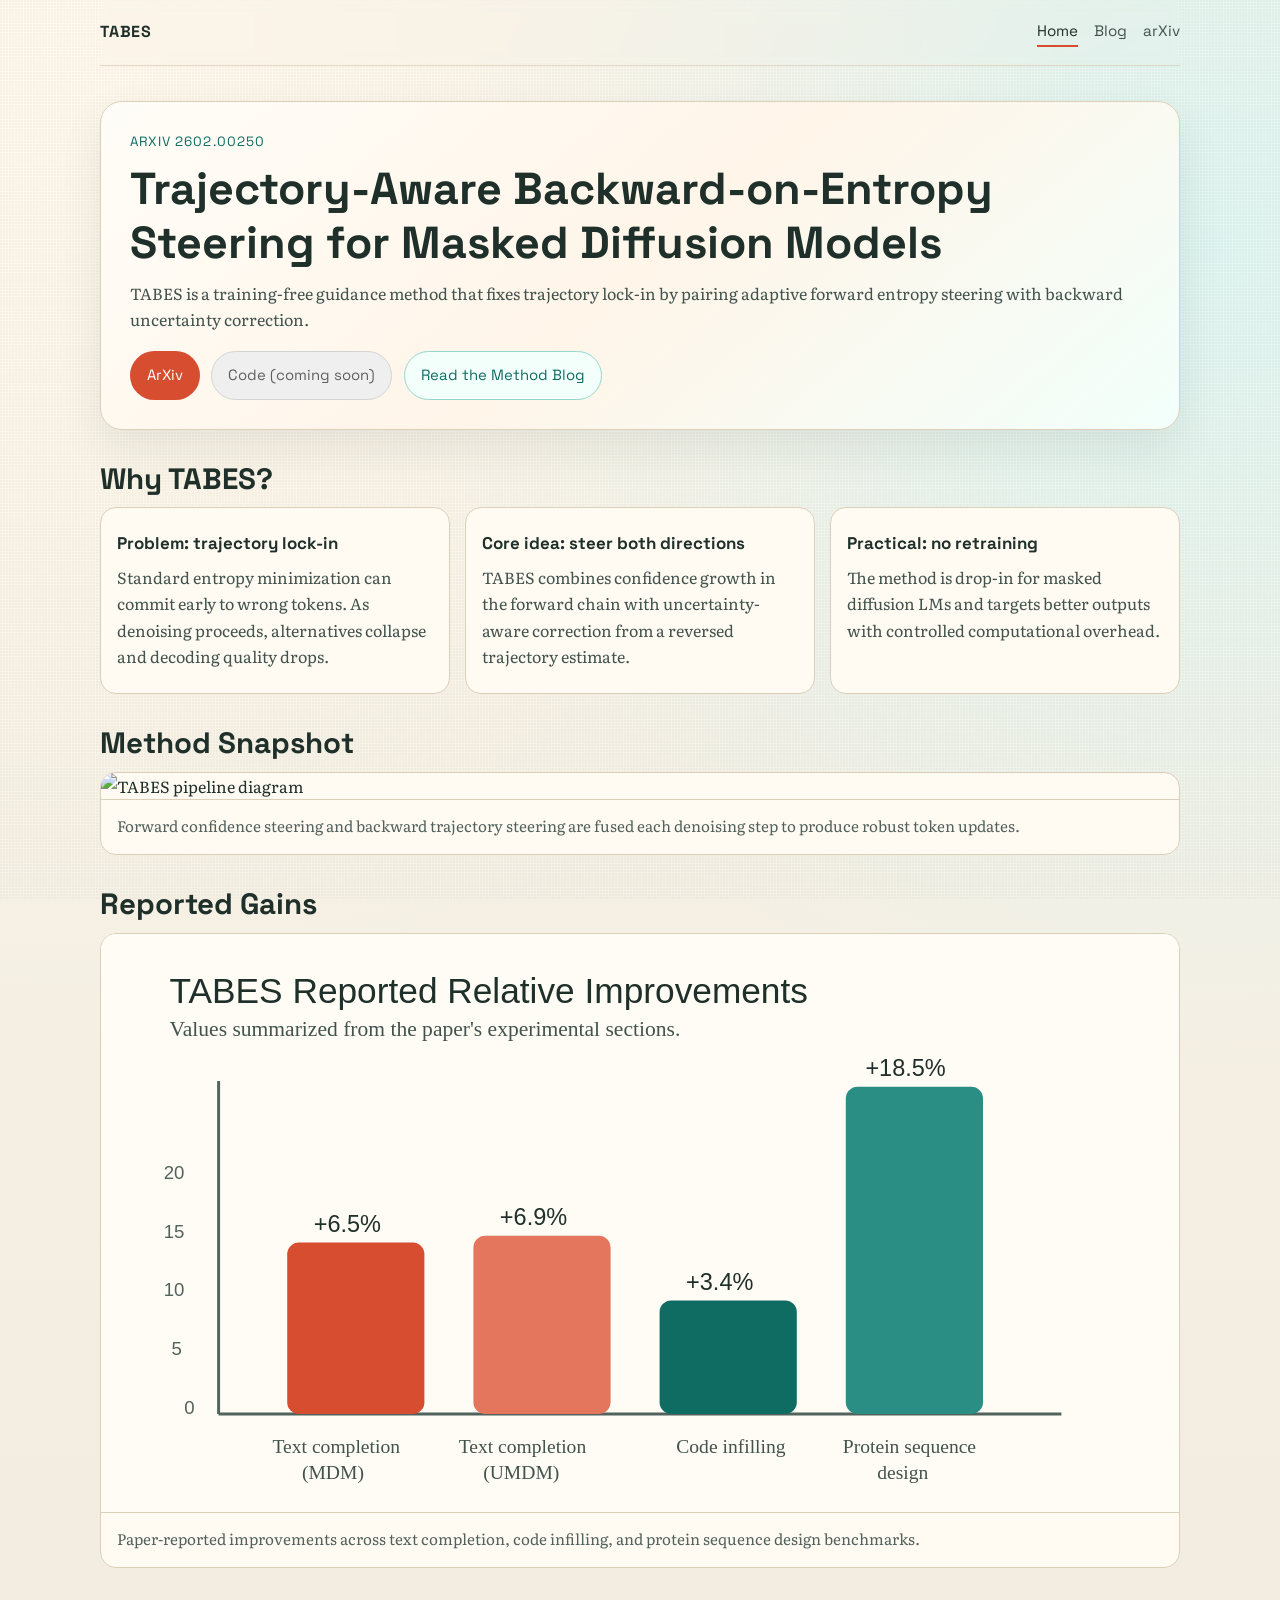
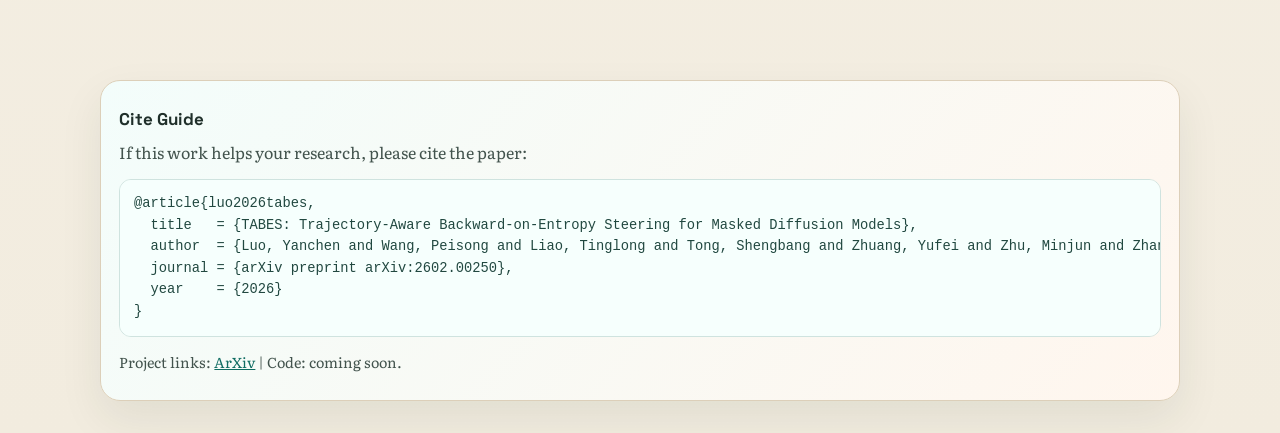
==== docs/index.html @ be73bd85 "Add TABES project page and method blog" ====
<!DOCTYPE html>
<html lang="en">
  <head>
    <meta charset="UTF-8" />
    <meta name="viewport" content="width=device-width, initial-scale=1.0" />
    <title>TABES | Project Page</title>
    <meta
      name="description"
      content="TABES: Trajectory-Aware Backward-on-Entropy Steering for Masked Diffusion Models"
    />
    <link rel="preconnect" href="https://fonts.googleapis.com" />
    <link rel="preconnect" href="https://fonts.gstatic.com" crossorigin />
    <link
      href="https://fonts.googleapis.com/css2?family=Literata:opsz,wght@7..72,400;7..72,600;7..72,700&family=Space+Grotesk:wght@400;500;700&display=swap"
      rel="stylesheet"
    />
    <link rel="stylesheet" href="assets/css/styles.css" />
  </head>
  <body>
    <div class="grain"></div>
    <header class="site-header shell">
      <a class="brand" href="index.html">TABES</a>
      <nav>
        <a href="index.html" aria-current="page">Home</a>
        <a href="blog.html">Blog</a>
        <a href="https://arxiv.org/abs/2602.00250" target="_blank" rel="noreferrer">arXiv</a>
      </nav>
    </header>

    <main class="shell">
      <section class="hero">
        <p class="kicker">arXiv 2602.00250</p>
        <h1>Trajectory-Aware Backward-on-Entropy Steering for Masked Diffusion Models</h1>
        <p>
          TABES is a training-free guidance method that fixes trajectory lock-in by pairing
          adaptive forward entropy steering with backward uncertainty correction.
        </p>
        <div class="button-row">
          <a class="btn btn-primary" href="https://arxiv.org/abs/2602.00250" target="_blank" rel="noreferrer">ArXiv</a>
          <span class="btn btn-muted" aria-disabled="true">Code (coming soon)</span>
          <a class="btn btn-ghost" href="blog.html">Read the Method Blog</a>
        </div>
      </section>

      <section>
        <h2>Why TABES?</h2>
        <div class="card-grid">
          <article class="card">
            <h3>Problem: trajectory lock-in</h3>
            <p>
              Standard entropy minimization can commit early to wrong tokens. As denoising
              proceeds, alternatives collapse and decoding quality drops.
            </p>
          </article>
          <article class="card">
            <h3>Core idea: steer both directions</h3>
            <p>
              TABES combines confidence growth in the forward chain with uncertainty-aware
              correction from a reversed trajectory estimate.
            </p>
          </article>
          <article class="card">
            <h3>Practical: no retraining</h3>
            <p>
              The method is drop-in for masked diffusion LMs and targets better outputs with
              controlled computational overhead.
            </p>
          </article>
        </div>
      </section>

      <section>
        <h2>Method Snapshot</h2>
        <figure>
          <img src="assets/images/tabes-pipeline.svg" alt="TABES pipeline diagram" />
          <figcaption>
            Forward confidence steering and backward trajectory steering are fused each denoising
            step to produce robust token updates.
          </figcaption>
        </figure>
      </section>

      <section>
        <h2>Reported Gains</h2>
        <figure>
          <img src="assets/images/results-snapshot.svg" alt="TABES reported gains summary" />
          <figcaption>
            Paper-reported improvements across text completion, code infilling, and protein
            sequence design benchmarks.
          </figcaption>
        </figure>
      </section>
    </main>

    <footer class="site-footer shell">
      <h3>Cite Guide</h3>
      <p>If this work helps your research, please cite the paper:</p>
      <pre><code>@article{luo2026tabes,
  title   = {TABES: Trajectory-Aware Backward-on-Entropy Steering for Masked Diffusion Models},
  author  = {Luo, Yanchen and Wang, Peisong and Liao, Tinglong and Tong, Shengbang and Zhuang, Yufei and Zhu, Minjun and Zhang, Hao and Cun, Xiaodong and Xu, Qiang},
  journal = {arXiv preprint arXiv:2602.00250},
  year    = {2026}
}</code></pre>
      <p class="footer-note">Project links: <a href="https://arxiv.org/abs/2602.00250" target="_blank" rel="noreferrer">ArXiv</a> | Code: coming soon.</p>
    </footer>
  </body>
</html>
---- docs/assets/css/styles.css ----
:root {
  --bg: #f7f2e8;
  --bg-alt: #fffbf3;
  --ink: #1f2f2a;
  --muted: #42534d;
  --accent: #d64d2f;
  --accent-soft: #ffe2d8;
  --teal: #0f6c62;
  --teal-soft: #d7f2ee;
  --line: #dccfb9;
  --shadow: 0 18px 44px rgba(31, 47, 42, 0.08);
}

* {
  box-sizing: border-box;
}

html,
body {
  margin: 0;
  padding: 0;
}

body {
  min-height: 100vh;
  font-family: "Literata", Georgia, serif;
  color: var(--ink);
  background:
    radial-gradient(circle at 8% 2%, #fff7eb 0%, transparent 42%),
    radial-gradient(circle at 95% 12%, #e0f5f1 0%, transparent 38%),
    linear-gradient(180deg, var(--bg) 0%, #f2ecdf 100%);
  line-height: 1.66;
  position: relative;
}

.grain {
  position: fixed;
  inset: 0;
  pointer-events: none;
  opacity: 0.22;
  background-image:
    radial-gradient(circle at 1px 1px, rgba(31, 47, 42, 0.13) 1px, transparent 0);
  background-size: 3px 3px;
  mix-blend-mode: multiply;
  z-index: 0;
}

.shell {
  width: min(1080px, calc(100% - 2.2rem));
  margin: 0 auto;
  position: relative;
  z-index: 1;
}

.site-header {
  display: flex;
  justify-content: space-between;
  align-items: center;
  padding: 1.1rem 0;
  border-bottom: 1px solid rgba(220, 207, 185, 0.75);
  backdrop-filter: blur(5px);
}

.brand {
  font-family: "Space Grotesk", sans-serif;
  font-weight: 700;
  letter-spacing: 0.05em;
  color: var(--ink);
  text-decoration: none;
}

nav {
  display: flex;
  gap: 1rem;
}

nav a {
  font-family: "Space Grotesk", sans-serif;
  font-size: 0.95rem;
  color: var(--muted);
  text-decoration: none;
  padding-bottom: 0.15rem;
  border-bottom: 2px solid transparent;
}

nav a[aria-current="page"],
nav a:hover {
  color: var(--ink);
  border-bottom-color: var(--accent);
}

main {
  padding: 2.2rem 0 3rem;
}

section,
article > section,
.hero {
  margin-bottom: 2rem;
  animation: rise 0.66s ease both;
}

@keyframes rise {
  from {
    opacity: 0;
    transform: translateY(12px);
  }
  to {
    opacity: 1;
    transform: translateY(0);
  }
}

.hero {
  background: linear-gradient(140deg, #fffdf8 0%, #fff5e9 50%, #f2fffb 100%);
  border: 1px solid var(--line);
  border-radius: 22px;
  padding: 1.8rem;
  box-shadow: var(--shadow);
}

.kicker {
  margin: 0;
  font-family: "Space Grotesk", sans-serif;
  font-size: 0.84rem;
  letter-spacing: 0.08em;
  text-transform: uppercase;
  color: var(--teal);
}

h1,
h2,
h3 {
  font-family: "Space Grotesk", sans-serif;
  line-height: 1.2;
  margin: 0.55rem 0 0.65rem;
}

h1 {
  font-size: clamp(1.65rem, 4vw, 2.8rem);
}

h2 {
  font-size: clamp(1.3rem, 2.3vw, 1.85rem);
}

h3 {
  font-size: 1.06rem;
}

p,
li {
  color: var(--muted);
  margin: 0.45rem 0;
}

.button-row {
  display: flex;
  flex-wrap: wrap;
  gap: 0.72rem;
  margin-top: 1.15rem;
}

.btn {
  display: inline-flex;
  align-items: center;
  justify-content: center;
  padding: 0.68rem 1rem;
  border-radius: 999px;
  font-family: "Space Grotesk", sans-serif;
  font-size: 0.93rem;
  text-decoration: none;
  border: 1px solid transparent;
}

.btn-primary {
  background: var(--accent);
  color: #fff;
}

.btn-primary:hover {
  background: #b74028;
}

.btn-ghost {
  color: var(--teal);
  border-color: #99d5cc;
  background: #f2fffb;
}

.btn-ghost:hover {
  background: var(--teal-soft);
}

.btn-muted {
  color: #5f5f5f;
  border-color: #d4d4d4;
  background: #efefef;
  cursor: not-allowed;
}

.card-grid {
  display: grid;
  grid-template-columns: repeat(3, minmax(0, 1fr));
  gap: 0.95rem;
}

.card {
  background: var(--bg-alt);
  border: 1px solid var(--line);
  border-radius: 16px;
  padding: 1rem;
}

figure {
  margin: 0;
  padding: 0;
  background: var(--bg-alt);
  border: 1px solid var(--line);
  border-radius: 16px;
  overflow: hidden;
}

figure img {
  display: block;
  width: 100%;
  height: auto;
}

figcaption {
  padding: 0.8rem 1rem 1rem;
  border-top: 1px solid var(--line);
  font-size: 0.95rem;
  color: #52615c;
}

.blog-layout article {
  background: rgba(255, 253, 248, 0.88);
  border: 1px solid var(--line);
  border-radius: 20px;
  padding: 1.25rem;
  box-shadow: var(--shadow);
}

ul {
  margin: 0.55rem 0 0.7rem;
  padding-left: 1.15rem;
}

.formula {
  background: linear-gradient(115deg, var(--accent-soft), #fff7f4);
  border: 1px solid #efc3b4;
  border-radius: 14px;
  padding: 0.95rem;
  margin: 0.95rem 0;
}

.formula code {
  font-family: ui-monospace, SFMono-Regular, Menlo, Monaco, Consolas, "Liberation Mono", "Courier New", monospace;
  color: #7f2f1d;
  font-size: 0.93rem;
  word-break: break-word;
}

.site-footer {
  margin-top: 2rem;
  margin-bottom: 2rem;
  background: linear-gradient(130deg, #f3fdfb, #fff6ee);
  border: 1px solid var(--line);
  border-radius: 20px;
  padding: 1.15rem;
  box-shadow: var(--shadow);
}

pre {
  margin: 0.8rem 0;
  padding: 0.85rem;
  overflow-x: auto;
  border-radius: 12px;
  border: 1px solid #cfe3df;
  background: #f6fffd;
}

pre code {
  color: #214840;
  font-size: 0.86rem;
  line-height: 1.45;
}

.footer-note {
  font-size: 0.9rem;
}

a {
  color: var(--teal);
}

a:hover {
  color: #0b4f48;
}

@media (max-width: 900px) {
  .card-grid {
    grid-template-columns: 1fr;
  }

  nav {
    gap: 0.65rem;
  }
}

@media (max-width: 680px) {
  .site-header {
    flex-direction: column;
    align-items: flex-start;
    gap: 0.5rem;
  }

  .hero,
  .blog-layout article,
  .site-footer {
    border-radius: 16px;
    padding: 1rem;
  }

  main {
    padding-top: 1.3rem;
  }
}
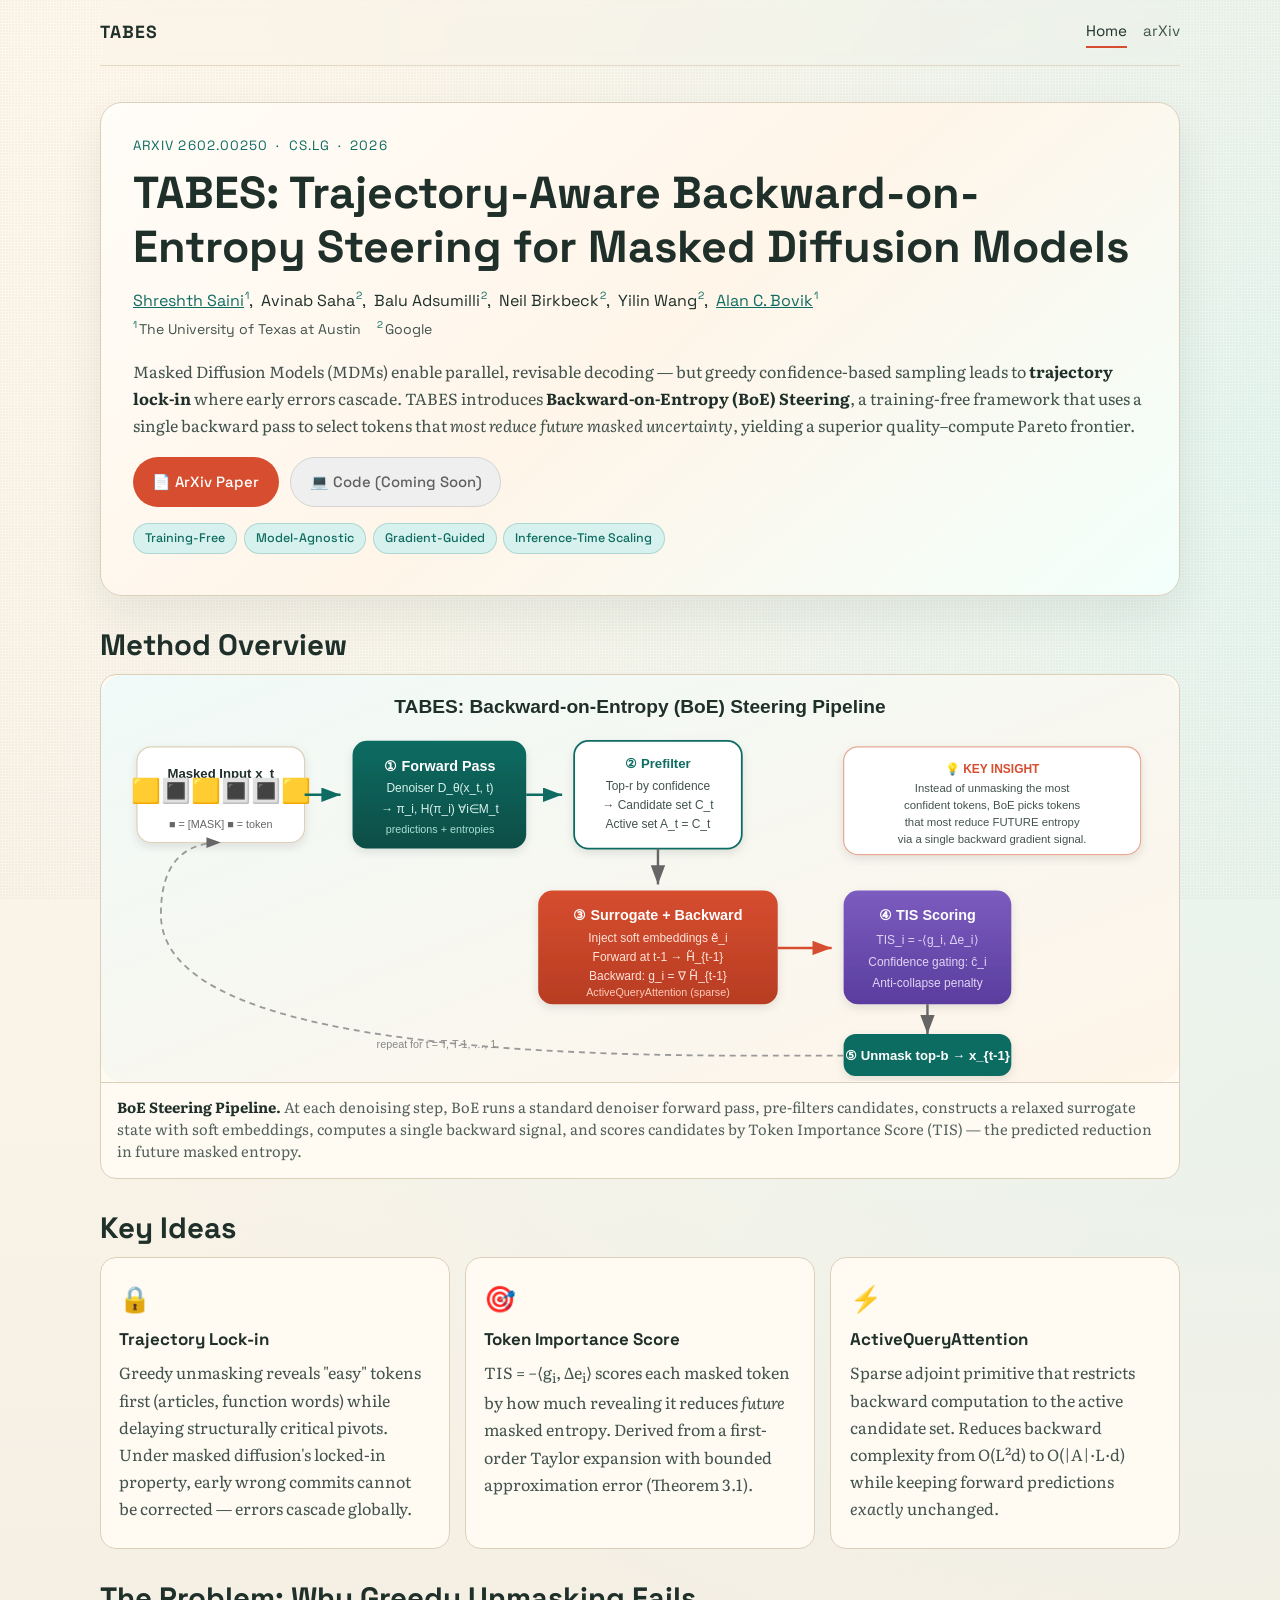
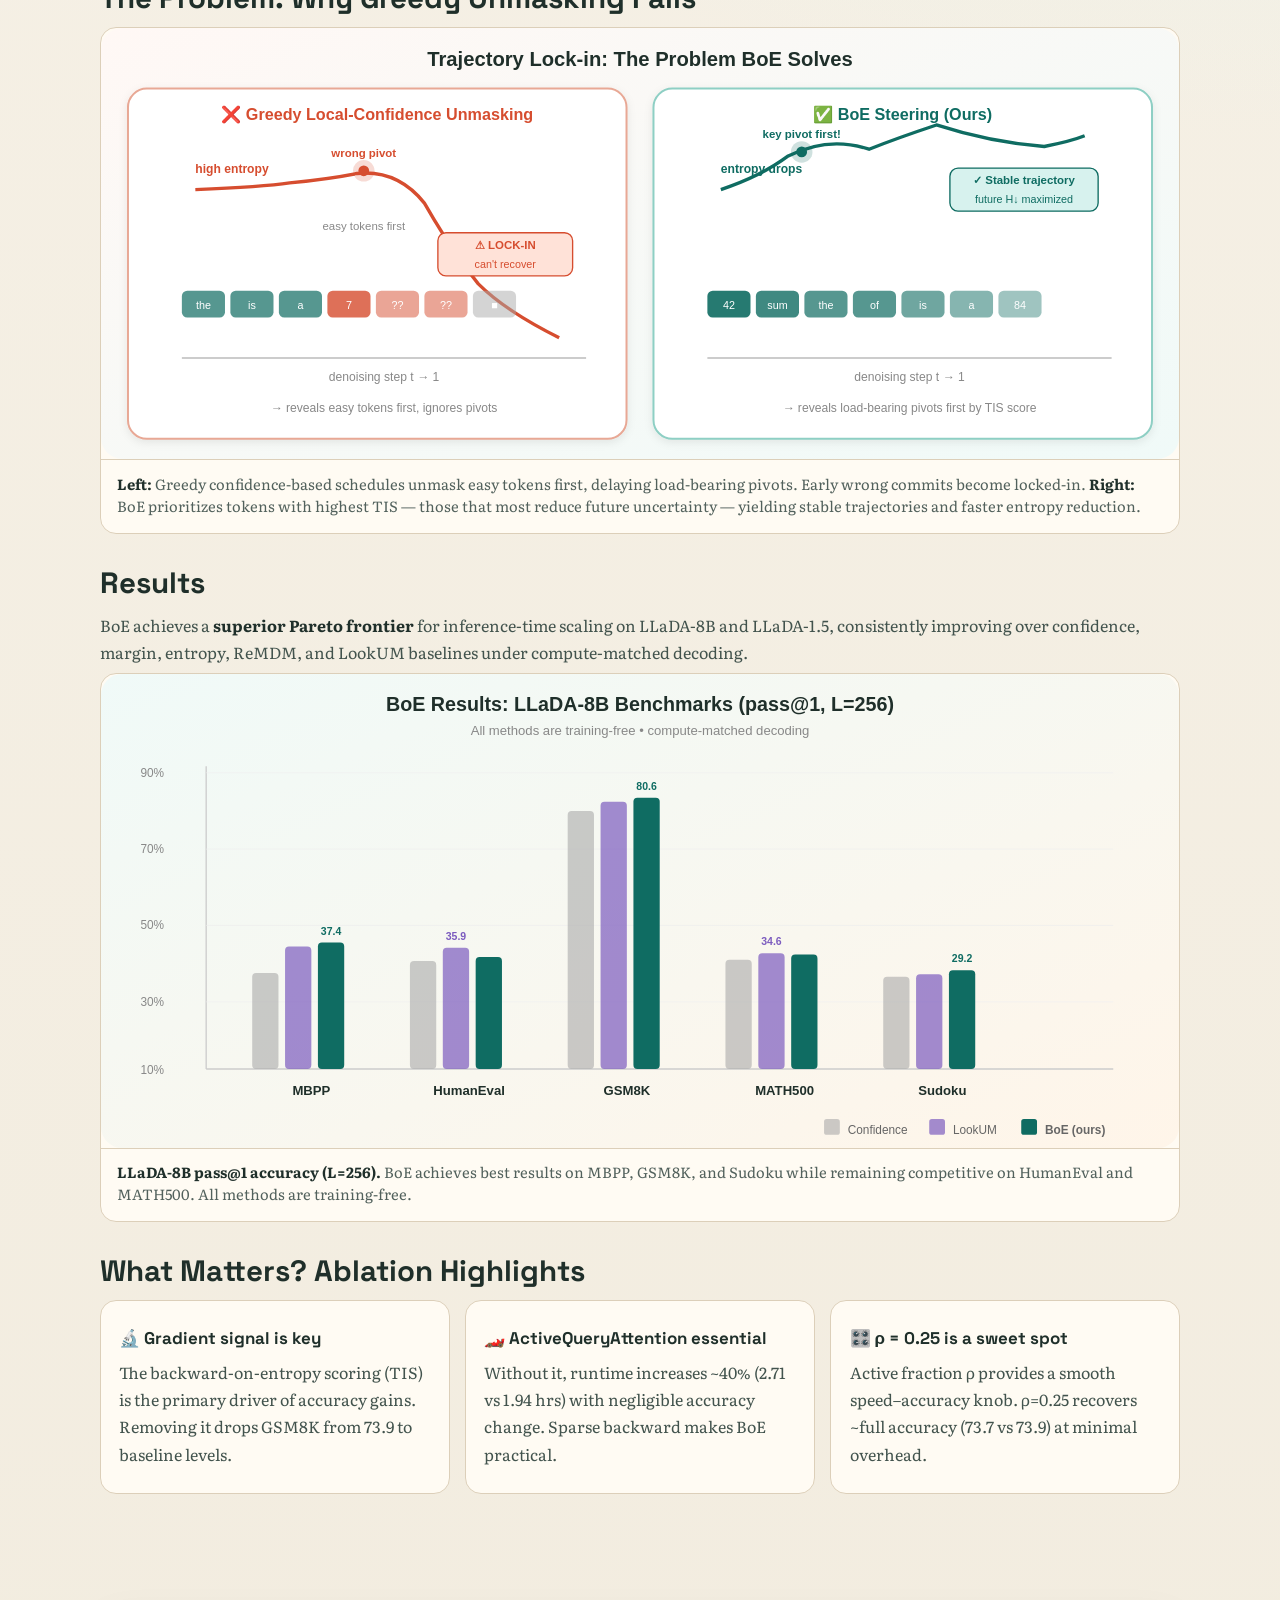
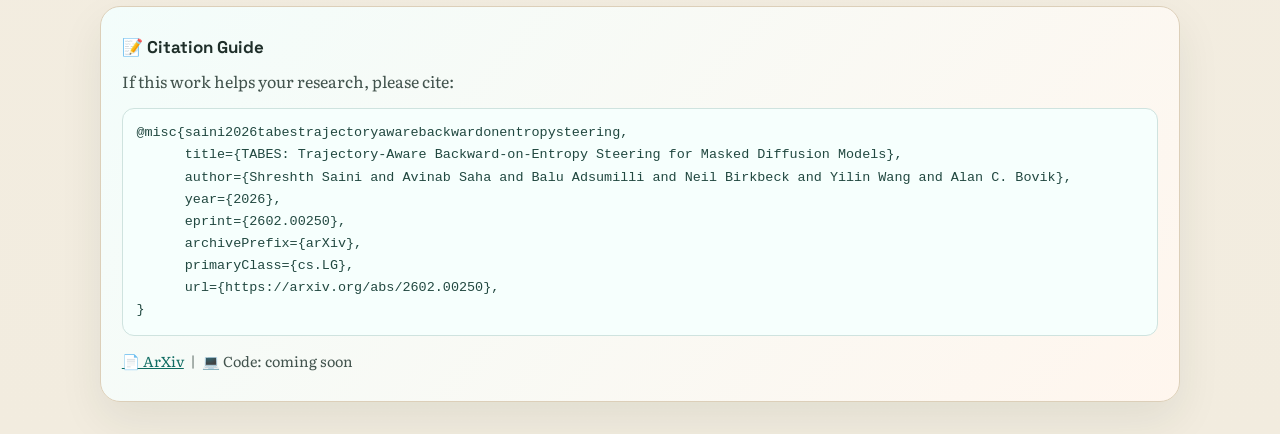
==== commit be74738b: "updated page" ====
--- a/docs/index.html
+++ b/docs/index.html
@@ -3,105 +3,197 @@
   <head>
     <meta charset="UTF-8" />
     <meta name="viewport" content="width=device-width, initial-scale=1.0" />
-    <title>TABES | Project Page</title>
-    <meta
-      name="description"
-      content="TABES: Trajectory-Aware Backward-on-Entropy Steering for Masked Diffusion Models"
-    />
+    <title>TABES | Trajectory-Aware Backward-on-Entropy Steering</title>
+    <meta name="description" content="TABES: Trajectory-Aware Backward-on-Entropy Steering for Masked Diffusion Models. A training-free, gradient-guided inference framework for masked diffusion language models." />
+    <meta name="keywords" content="TABES, masked diffusion models, BoE steering, Token Importance Score, ActiveQueryAttention, LLaDA, inference-time scaling" />
+
+    <!-- Open Graph -->
+    <meta property="og:title" content="TABES: Trajectory-Aware Backward-on-Entropy Steering for Masked Diffusion Models" />
+    <meta property="og:description" content="Training-free gradient-guided steering that fixes trajectory lock-in in masked diffusion language models." />
+    <meta property="og:type" content="website" />
+    <meta property="og:url" content="https://shreshthsaini.github.io/TABES/" />
+
     <link rel="preconnect" href="https://fonts.googleapis.com" />
     <link rel="preconnect" href="https://fonts.gstatic.com" crossorigin />
-    <link
-      href="https://fonts.googleapis.com/css2?family=Literata:opsz,wght@7..72,400;7..72,600;7..72,700&family=Space+Grotesk:wght@400;500;700&display=swap"
-      rel="stylesheet"
-    />
+    <link href="https://fonts.googleapis.com/css2?family=Literata:opsz,wght@7..72,400;7..72,600;7..72,700&family=Space+Grotesk:wght@400;500;700&display=swap" rel="stylesheet" />
     <link rel="stylesheet" href="assets/css/styles.css" />
   </head>
   <body>
     <div class="grain"></div>
+
+    <!-- ===== Header ===== -->
     <header class="site-header shell">
       <a class="brand" href="index.html">TABES</a>
       <nav>
         <a href="index.html" aria-current="page">Home</a>
-        <a href="blog.html">Blog</a>
         <a href="https://arxiv.org/abs/2602.00250" target="_blank" rel="noreferrer">arXiv</a>
       </nav>
     </header>
 
+    <!-- ===== Main ===== -->
     <main class="shell">
+
+      <!-- Hero -->
       <section class="hero">
-        <p class="kicker">arXiv 2602.00250</p>
-        <h1>Trajectory-Aware Backward-on-Entropy Steering for Masked Diffusion Models</h1>
+        <p class="kicker">arXiv 2602.00250 &nbsp;·&nbsp; cs.LG &nbsp;·&nbsp; 2026</p>
+        <h1>TABES: Trajectory-Aware Backward-on-Entropy Steering for Masked Diffusion Models</h1>
+
+        <!-- Authors -->
+        <div class="authors">
+          <span><a href="https://shreshthsaini.github.io/" target="_blank" rel="noreferrer">Shreshth Saini</a><sup>1</sup>,</span>
+          <span>Avinab Saha<sup>2</sup>,</span>
+          <span>Balu Adsumilli<sup>2</sup>,</span>
+          <span>Neil Birkbeck<sup>2</sup>,</span>
+          <span>Yilin Wang<sup>2</sup>,</span>
+          <span><a href="https://www.ece.utexas.edu/people/faculty/alan-bovik" target="_blank" rel="noreferrer">Alan C. Bovik</a><sup>1</sup></span>
+        </div>
+        <p class="affiliations">
+          <sup>1</sup>The University of Texas at Austin &nbsp;&nbsp;
+          <sup>2</sup>Google
+        </p>
+
         <p>
-          TABES is a training-free guidance method that fixes trajectory lock-in by pairing
-          adaptive forward entropy steering with backward uncertainty correction.
+          Masked Diffusion Models (MDMs) enable parallel, revisable decoding — but greedy confidence-based sampling
+          leads to <strong>trajectory lock-in</strong> where early errors cascade.
+          TABES introduces <strong>Backward-on-Entropy (BoE) Steering</strong>, a training-free framework that uses
+          a single backward pass to select tokens that <em>most reduce future masked uncertainty</em>,
+          yielding a superior quality–compute Pareto frontier.
         </p>
+
         <div class="button-row">
-          <a class="btn btn-primary" href="https://arxiv.org/abs/2602.00250" target="_blank" rel="noreferrer">ArXiv</a>
-          <span class="btn btn-muted" aria-disabled="true">Code (coming soon)</span>
-          <a class="btn btn-ghost" href="blog.html">Read the Method Blog</a>
+          <a class="btn btn-primary" href="https://arxiv.org/abs/2602.00250" target="_blank" rel="noreferrer">
+            📄 ArXiv Paper
+          </a>
+          <span class="btn btn-muted" aria-disabled="true">
+            💻 Code (Coming Soon)
+          </span>
+        </div>
+
+        <div class="tag-row" style="margin-top: 1rem;">
+          <span class="tag">Training-Free</span>
+          <span class="tag">Model-Agnostic</span>
+          <span class="tag">Gradient-Guided</span>
+          <span class="tag">Inference-Time Scaling</span>
         </div>
       </section>
 
+      <!-- Pipeline Figure -->
       <section>
-        <h2>Why TABES?</h2>
+        <h2>Method Overview</h2>
+        <figure>
+          <img src="assets/images/tabes-pipeline.svg" alt="TABES BoE Steering Pipeline: forward pass → candidate prefilter → surrogate backward → TIS scoring → unmask top-b tokens" />
+          <figcaption>
+            <strong>BoE Steering Pipeline.</strong> At each denoising step, BoE runs a standard denoiser forward pass,
+            pre-filters candidates, constructs a relaxed surrogate state with soft embeddings, computes a single backward
+            signal, and scores candidates by Token Importance Score (TIS) — the predicted reduction in future masked entropy.
+          </figcaption>
+        </figure>
+      </section>
+
+      <!-- Key Ideas -->
+      <section>
+        <h2>Key Ideas</h2>
         <div class="card-grid">
           <article class="card">
-            <h3>Problem: trajectory lock-in</h3>
+            <span class="card-icon">🔒</span>
+            <h3>Trajectory Lock-in</h3>
             <p>
-              Standard entropy minimization can commit early to wrong tokens. As denoising
-              proceeds, alternatives collapse and decoding quality drops.
+              Greedy unmasking reveals "easy" tokens first (articles, function words) while delaying
+              structurally critical pivots. Under masked diffusion's locked-in property, early wrong
+              commits cannot be corrected — errors cascade globally.
             </p>
           </article>
           <article class="card">
-            <h3>Core idea: steer both directions</h3>
+            <span class="card-icon">🎯</span>
+            <h3>Token Importance Score</h3>
             <p>
-              TABES combines confidence growth in the forward chain with uncertainty-aware
-              correction from a reversed trajectory estimate.
+              TIS = −⟨g<sub>i</sub>, Δe<sub>i</sub>⟩ scores each masked token by how much revealing it
+              reduces <em>future</em> masked entropy. Derived from a first-order Taylor expansion with bounded
+              approximation error (Theorem 3.1).
             </p>
           </article>
           <article class="card">
-            <h3>Practical: no retraining</h3>
+            <span class="card-icon">⚡</span>
+            <h3>ActiveQueryAttention</h3>
             <p>
-              The method is drop-in for masked diffusion LMs and targets better outputs with
-              controlled computational overhead.
+              Sparse adjoint primitive that restricts backward computation to the active candidate set.
+              Reduces backward complexity from O(L²d) to O(|A|·L·d) while keeping forward predictions
+              <em>exactly</em> unchanged.
             </p>
           </article>
         </div>
       </section>
 
+      <!-- Problem illustration -->
       <section>
-        <h2>Method Snapshot</h2>
+        <h2>The Problem: Why Greedy Unmasking Fails</h2>
         <figure>
-          <img src="assets/images/tabes-pipeline.svg" alt="TABES pipeline diagram" />
+          <img src="assets/images/trajectory-lockin.svg" alt="Comparison of greedy local-confidence unmasking vs BoE steering showing trajectory lock-in problem and solution" />
           <figcaption>
-            Forward confidence steering and backward trajectory steering are fused each denoising
-            step to produce robust token updates.
+            <strong>Left:</strong> Greedy confidence-based schedules unmask easy tokens first, delaying load-bearing
+            pivots. Early wrong commits become locked-in.
+            <strong>Right:</strong> BoE prioritizes tokens with highest TIS — those that most reduce future uncertainty —
+            yielding stable trajectories and faster entropy reduction.
           </figcaption>
         </figure>
       </section>
 
+      <!-- Results -->
       <section>
-        <h2>Reported Gains</h2>
+        <h2>Results</h2>
+        <p>
+          BoE achieves a <strong>superior Pareto frontier</strong> for inference-time scaling on LLaDA-8B and
+          LLaDA-1.5, consistently improving over confidence, margin, entropy, ReMDM, and LookUM baselines
+          under compute-matched decoding.
+        </p>
         <figure>
-          <img src="assets/images/results-snapshot.svg" alt="TABES reported gains summary" />
+          <img src="assets/images/results-snapshot.svg" alt="Bar chart comparing BoE against Confidence and LookUM baselines on MBPP, HumanEval, GSM8K, MATH500, and Sudoku benchmarks" />
           <figcaption>
-            Paper-reported improvements across text completion, code infilling, and protein
-            sequence design benchmarks.
+            <strong>LLaDA-8B pass@1 accuracy (L=256).</strong> BoE achieves best results on MBPP, GSM8K, and
+            Sudoku while remaining competitive on HumanEval and MATH500. All methods are training-free.
           </figcaption>
         </figure>
+
+
+      </section>
+
+      <!-- Ablations highlight -->
+      <section>
+        <h2>What Matters? Ablation Highlights</h2>
+        <div class="card-grid">
+          <article class="card">
+            <h3>🔬 Gradient signal is key</h3>
+            <p>The backward-on-entropy scoring (TIS) is the primary driver of accuracy gains. Removing it drops GSM8K from 73.9 to baseline levels.</p>
+          </article>
+          <article class="card">
+            <h3>🏎️ ActiveQueryAttention essential</h3>
+            <p>Without it, runtime increases ~40% (2.71 vs 1.94 hrs) with negligible accuracy change. Sparse backward makes BoE practical.</p>
+          </article>
+          <article class="card">
+            <h3>🎛️ ρ = 0.25 is a sweet spot</h3>
+            <p>Active fraction ρ provides a smooth speed–accuracy knob. ρ=0.25 recovers ~full accuracy (73.7 vs 73.9) at minimal overhead.</p>
+          </article>
+        </div>
       </section>
     </main>
 
+    <!-- ===== Footer with Citation ===== -->
     <footer class="site-footer shell">
-      <h3>Cite Guide</h3>
-      <p>If this work helps your research, please cite the paper:</p>
-      <pre><code>@article{luo2026tabes,
-  title   = {TABES: Trajectory-Aware Backward-on-Entropy Steering for Masked Diffusion Models},
-  author  = {Luo, Yanchen and Wang, Peisong and Liao, Tinglong and Tong, Shengbang and Zhuang, Yufei and Zhu, Minjun and Zhang, Hao and Cun, Xiaodong and Xu, Qiang},
-  journal = {arXiv preprint arXiv:2602.00250},
-  year    = {2026}
+      <h3>📝 Citation Guide</h3>
+      <p>If this work helps your research, please cite:</p>
+      <pre><code>@misc{saini2026tabestrajectoryawarebackwardonentropysteering,
+      title={TABES: Trajectory-Aware Backward-on-Entropy Steering for Masked Diffusion Models}, 
+      author={Shreshth Saini and Avinab Saha and Balu Adsumilli and Neil Birkbeck and Yilin Wang and Alan C. Bovik},
+      year={2026},
+      eprint={2602.00250},
+      archivePrefix={arXiv},
+      primaryClass={cs.LG},
+      url={https://arxiv.org/abs/2602.00250}, 
 }</code></pre>
-      <p class="footer-note">Project links: <a href="https://arxiv.org/abs/2602.00250" target="_blank" rel="noreferrer">ArXiv</a> | Code: coming soon.</p>
+      <p class="footer-note">
+        <a href="https://arxiv.org/abs/2602.00250" target="_blank" rel="noreferrer">📄 ArXiv</a> &nbsp;|&nbsp;
+        💻 Code: coming soon
+      </p>
     </footer>
   </body>
 </html>
--- a/docs/assets/css/styles.css
+++ b/docs/assets/css/styles.css
@@ -1,3 +1,5 @@
+/* ===== TABES – Project Page Styles ===== */
+
 :root {
   --bg: #f7f2e8;
   --bg-alt: #fffbf3;
@@ -9,17 +11,14 @@
   --teal-soft: #d7f2ee;
   --line: #dccfb9;
   --shadow: 0 18px 44px rgba(31, 47, 42, 0.08);
-}
-
-* {
-  box-sizing: border-box;
-}
-
-html,
-body {
-  margin: 0;
-  padding: 0;
-}
+  --code-bg: #f6fffd;
+  --code-border: #cfe3df;
+  --code-text: #214840;
+}
+
+* { box-sizing: border-box; }
+
+html, body { margin: 0; padding: 0; }
 
 body {
   min-height: 100vh;
@@ -29,176 +28,144 @@
     radial-gradient(circle at 8% 2%, #fff7eb 0%, transparent 42%),
     radial-gradient(circle at 95% 12%, #e0f5f1 0%, transparent 38%),
     linear-gradient(180deg, var(--bg) 0%, #f2ecdf 100%);
-  line-height: 1.66;
+  line-height: 1.7;
   position: relative;
 }
 
+/* subtle grain overlay */
 .grain {
-  position: fixed;
-  inset: 0;
-  pointer-events: none;
-  opacity: 0.22;
-  background-image:
-    radial-gradient(circle at 1px 1px, rgba(31, 47, 42, 0.13) 1px, transparent 0);
+  position: fixed; inset: 0;
+  pointer-events: none; opacity: 0.22;
+  background-image: radial-gradient(circle at 1px 1px, rgba(31,47,42,0.13) 1px, transparent 0);
   background-size: 3px 3px;
-  mix-blend-mode: multiply;
-  z-index: 0;
-}
-
+  mix-blend-mode: multiply; z-index: 0;
+}
+
+/* ===== Layout ===== */
 .shell {
   width: min(1080px, calc(100% - 2.2rem));
   margin: 0 auto;
-  position: relative;
-  z-index: 1;
-}
-
+  position: relative; z-index: 1;
+}
+
+/* ===== Header ===== */
 .site-header {
-  display: flex;
-  justify-content: space-between;
-  align-items: center;
+  display: flex; justify-content: space-between; align-items: center;
   padding: 1.1rem 0;
-  border-bottom: 1px solid rgba(220, 207, 185, 0.75);
+  border-bottom: 1px solid rgba(220,207,185,0.75);
   backdrop-filter: blur(5px);
 }
 
 .brand {
   font-family: "Space Grotesk", sans-serif;
-  font-weight: 700;
-  letter-spacing: 0.05em;
-  color: var(--ink);
-  text-decoration: none;
-}
-
-nav {
-  display: flex;
-  gap: 1rem;
-}
+  font-weight: 700; letter-spacing: 0.05em;
+  color: var(--ink); text-decoration: none;
+  font-size: 1.1rem;
+}
+
+nav { display: flex; gap: 1rem; }
 
 nav a {
   font-family: "Space Grotesk", sans-serif;
-  font-size: 0.95rem;
-  color: var(--muted);
-  text-decoration: none;
-  padding-bottom: 0.15rem;
+  font-size: 0.95rem; color: var(--muted);
+  text-decoration: none; padding-bottom: 0.15rem;
   border-bottom: 2px solid transparent;
-}
-
-nav a[aria-current="page"],
-nav a:hover {
-  color: var(--ink);
-  border-bottom-color: var(--accent);
-}
-
-main {
-  padding: 2.2rem 0 3rem;
-}
-
-section,
-article > section,
-.hero {
+  transition: color 0.2s, border-color 0.2s;
+}
+
+nav a[aria-current="page"], nav a:hover {
+  color: var(--ink); border-bottom-color: var(--accent);
+}
+
+/* ===== Main ===== */
+main { padding: 2.2rem 0 3rem; }
+
+section, article > section, .hero {
   margin-bottom: 2rem;
   animation: rise 0.66s ease both;
 }
 
 @keyframes rise {
-  from {
-    opacity: 0;
-    transform: translateY(12px);
-  }
-  to {
-    opacity: 1;
-    transform: translateY(0);
-  }
-}
-
+  from { opacity: 0; transform: translateY(12px); }
+  to   { opacity: 1; transform: translateY(0);   }
+}
+
+/* ===== Hero ===== */
 .hero {
   background: linear-gradient(140deg, #fffdf8 0%, #fff5e9 50%, #f2fffb 100%);
   border: 1px solid var(--line);
-  border-radius: 22px;
-  padding: 1.8rem;
+  border-radius: 22px; padding: 2rem;
   box-shadow: var(--shadow);
 }
 
 .kicker {
   margin: 0;
   font-family: "Space Grotesk", sans-serif;
-  font-size: 0.84rem;
-  letter-spacing: 0.08em;
-  text-transform: uppercase;
-  color: var(--teal);
-}
-
-h1,
-h2,
-h3 {
-  font-family: "Space Grotesk", sans-serif;
-  line-height: 1.2;
-  margin: 0.55rem 0 0.65rem;
-}
-
-h1 {
-  font-size: clamp(1.65rem, 4vw, 2.8rem);
-}
-
-h2 {
-  font-size: clamp(1.3rem, 2.3vw, 1.85rem);
-}
-
-h3 {
-  font-size: 1.06rem;
-}
-
-p,
-li {
-  color: var(--muted);
-  margin: 0.45rem 0;
-}
-
+  font-size: 0.84rem; letter-spacing: 0.08em;
+  text-transform: uppercase; color: var(--teal);
+}
+
+/* ===== Typography ===== */
+h1, h2, h3 {
+  font-family: "Space Grotesk", sans-serif;
+  line-height: 1.2; margin: 0.55rem 0 0.65rem;
+}
+h1 { font-size: clamp(1.65rem, 4vw, 2.8rem); }
+h2 { font-size: clamp(1.3rem, 2.3vw, 1.85rem); }
+h3 { font-size: 1.06rem; }
+
+p, li { color: var(--muted); margin: 0.45rem 0; }
+strong { color: var(--ink); }
+
+/* ===== Authors ===== */
+.authors {
+  display: flex; flex-wrap: wrap;
+  gap: 0.25rem 0.5rem;
+  margin: 0.8rem 0 0.2rem;
+  font-family: "Space Grotesk", sans-serif;
+  font-size: 1rem;
+}
+
+.authors span { white-space: nowrap; }
+.authors sup { font-size: 0.65em; color: var(--teal); margin-left: 1px; }
+
+.affiliations {
+  font-size: 0.88rem; color: var(--muted);
+  font-family: "Space Grotesk", sans-serif;
+  margin: 0 0 1rem;
+}
+
+.affiliations sup { font-size: 0.7em; color: var(--teal); margin-right: 2px; }
+
+/* ===== Buttons ===== */
 .button-row {
-  display: flex;
-  flex-wrap: wrap;
-  gap: 0.72rem;
-  margin-top: 1.15rem;
+  display: flex; flex-wrap: wrap;
+  gap: 0.72rem; margin-top: 1.15rem;
 }
 
 .btn {
-  display: inline-flex;
-  align-items: center;
-  justify-content: center;
-  padding: 0.68rem 1rem;
+  display: inline-flex; align-items: center; justify-content: center;
+  padding: 0.68rem 1.15rem;
   border-radius: 999px;
   font-family: "Space Grotesk", sans-serif;
-  font-size: 0.93rem;
-  text-decoration: none;
+  font-size: 0.93rem; text-decoration: none;
   border: 1px solid transparent;
-}
-
-.btn-primary {
-  background: var(--accent);
-  color: #fff;
-}
-
-.btn-primary:hover {
-  background: #b74028;
-}
-
-.btn-ghost {
-  color: var(--teal);
-  border-color: #99d5cc;
-  background: #f2fffb;
-}
-
-.btn-ghost:hover {
-  background: var(--teal-soft);
-}
+  transition: background 0.2s, color 0.2s, border-color 0.2s;
+  font-weight: 500;
+}
+
+.btn-primary { background: var(--accent); color: #fff; }
+.btn-primary:hover { background: #b74028; }
+
+.btn-ghost { color: var(--teal); border-color: #99d5cc; background: #f2fffb; }
+.btn-ghost:hover { background: var(--teal-soft); }
 
 .btn-muted {
-  color: #5f5f5f;
-  border-color: #d4d4d4;
-  background: #efefef;
-  cursor: not-allowed;
-}
-
+  color: #5f5f5f; border-color: #d4d4d4;
+  background: #efefef; cursor: not-allowed;
+}
+
+/* ===== Cards ===== */
 .card-grid {
   display: grid;
   grid-template-columns: repeat(3, minmax(0, 1fr));
@@ -208,105 +175,248 @@
 .card {
   background: var(--bg-alt);
   border: 1px solid var(--line);
-  border-radius: 16px;
-  padding: 1rem;
-}
-
+  border-radius: 16px; padding: 1.15rem;
+  transition: box-shadow 0.25s, transform 0.25s;
+}
+
+.card:hover {
+  box-shadow: var(--shadow);
+  transform: translateY(-2px);
+}
+
+.card .card-icon {
+  font-size: 1.6rem; margin-bottom: 0.3rem;
+  display: block;
+}
+
+/* ===== Figures ===== */
 figure {
-  margin: 0;
-  padding: 0;
+  margin: 0; padding: 0;
   background: var(--bg-alt);
   border: 1px solid var(--line);
-  border-radius: 16px;
-  overflow: hidden;
-}
-
-figure img {
-  display: block;
-  width: 100%;
-  height: auto;
+  border-radius: 16px; overflow: hidden;
+}
+
+figure img, figure svg {
+  display: block; width: 100%; height: auto;
 }
 
 figcaption {
   padding: 0.8rem 1rem 1rem;
   border-top: 1px solid var(--line);
-  font-size: 0.95rem;
-  color: #52615c;
-}
-
+  font-size: 0.92rem; color: #52615c;
+  line-height: 1.5;
+}
+
+/* ===== Blog layout ===== */
 .blog-layout article {
   background: rgba(255, 253, 248, 0.88);
   border: 1px solid var(--line);
-  border-radius: 20px;
-  padding: 1.25rem;
+  border-radius: 20px; padding: 1.5rem;
   box-shadow: var(--shadow);
 }
 
-ul {
-  margin: 0.55rem 0 0.7rem;
-  padding-left: 1.15rem;
-}
-
-.formula {
+ul, ol { margin: 0.55rem 0 0.7rem; padding-left: 1.3rem; }
+li { margin-bottom: 0.3rem; }
+
+/* ===== Math / Formula blocks ===== */
+.formula, .math-block {
   background: linear-gradient(115deg, var(--accent-soft), #fff7f4);
   border: 1px solid #efc3b4;
+  border-radius: 14px; padding: 1rem 1.1rem;
+  margin: 1rem 0;
+  overflow-x: auto;
+}
+
+.formula code, .math-block code {
+  font-family: ui-monospace, SFMono-Regular, Menlo, Monaco, Consolas, monospace;
+  color: #7f2f1d; font-size: 0.9rem; word-break: break-word;
+}
+
+/* ===== Algorithm block ===== */
+.algorithm-block {
+  background: linear-gradient(135deg, #f0faf8, #f8fdf5);
+  border: 2px solid var(--teal);
+  border-radius: 16px; padding: 1.2rem;
+  margin: 1rem 0;
+}
+
+.algorithm-block h4 {
+  font-family: "Space Grotesk", sans-serif;
+  color: var(--teal); margin: 0 0 0.6rem;
+  font-size: 1rem;
+}
+
+.algorithm-block ol {
+  padding-left: 1.5rem;
+  font-family: ui-monospace, SFMono-Regular, Menlo, Monaco, Consolas, monospace;
+  font-size: 0.88rem;
+  color: var(--ink);
+}
+
+.algorithm-block ol li { margin-bottom: 0.35rem; }
+
+/* ===== Insight / Callout boxes ===== */
+.insight-box {
+  background: linear-gradient(130deg, var(--teal-soft), #edfff9);
+  border-left: 4px solid var(--teal);
+  border-radius: 0 14px 14px 0;
+  padding: 1rem 1.2rem;
+  margin: 1rem 0;
+}
+
+.insight-box strong { color: var(--teal); }
+
+.warning-box {
+  background: linear-gradient(130deg, #fff8f0, #fff3e6);
+  border-left: 4px solid #e8872d;
+  border-radius: 0 14px 14px 0;
+  padding: 1rem 1.2rem;
+  margin: 1rem 0;
+}
+
+/* ===== Results table ===== */
+.results-table-wrap {
+  overflow-x: auto;
+  margin: 1rem 0;
   border-radius: 14px;
-  padding: 0.95rem;
-  margin: 0.95rem 0;
-}
-
-.formula code {
-  font-family: ui-monospace, SFMono-Regular, Menlo, Monaco, Consolas, "Liberation Mono", "Courier New", monospace;
-  color: #7f2f1d;
-  font-size: 0.93rem;
-  word-break: break-word;
-}
-
+  border: 1px solid var(--line);
+}
+
+.results-table {
+  width: 100%;
+  border-collapse: collapse;
+  font-family: "Space Grotesk", sans-serif;
+  font-size: 0.88rem;
+}
+
+.results-table th {
+  background: var(--teal);
+  color: #fff;
+  padding: 0.7rem 0.8rem;
+  text-align: center;
+  font-weight: 600;
+  white-space: nowrap;
+}
+
+.results-table td {
+  padding: 0.55rem 0.8rem;
+  text-align: center;
+  border-bottom: 1px solid var(--line);
+  color: var(--muted);
+}
+
+.results-table tr:nth-child(even) td { background: rgba(15,108,98,0.03); }
+
+.results-table tr:last-child td {
+  background: var(--accent-soft);
+  color: var(--ink);
+  font-weight: 600;
+}
+
+/* ===== Comparison columns ===== */
+.comparison-grid {
+  display: grid;
+  grid-template-columns: 1fr 1fr;
+  gap: 1rem;
+  margin: 1rem 0;
+}
+
+.comparison-col {
+  border-radius: 14px;
+  border: 1px solid var(--line);
+  padding: 1rem;
+  background: var(--bg-alt);
+}
+
+.comparison-col h4 {
+  font-family: "Space Grotesk", sans-serif;
+  margin: 0 0 0.5rem;
+}
+
+.comparison-col.bad { border-color: #e8a895; background: #fff8f5; }
+.comparison-col.good { border-color: #8ecfc4; background: #f0fdfb; }
+
+/* ===== Numbered steps ===== */
+.steps-list {
+  counter-reset: steps;
+  list-style: none;
+  padding: 0;
+}
+
+.steps-list li {
+  counter-increment: steps;
+  display: flex;
+  gap: 0.8rem;
+  margin-bottom: 0.8rem;
+  align-items: flex-start;
+}
+
+.steps-list li::before {
+  content: counter(steps);
+  display: flex;
+  align-items: center;
+  justify-content: center;
+  width: 1.8rem;
+  height: 1.8rem;
+  flex-shrink: 0;
+  border-radius: 50%;
+  background: var(--teal);
+  color: #fff;
+  font-family: "Space Grotesk", sans-serif;
+  font-weight: 700;
+  font-size: 0.85rem;
+}
+
+/* ===== Footer ===== */
 .site-footer {
-  margin-top: 2rem;
-  margin-bottom: 2rem;
+  margin-top: 2rem; margin-bottom: 2rem;
   background: linear-gradient(130deg, #f3fdfb, #fff6ee);
   border: 1px solid var(--line);
-  border-radius: 20px;
-  padding: 1.15rem;
+  border-radius: 20px; padding: 1.3rem;
   box-shadow: var(--shadow);
 }
 
 pre {
-  margin: 0.8rem 0;
-  padding: 0.85rem;
+  margin: 0.8rem 0; padding: 0.85rem;
   overflow-x: auto;
   border-radius: 12px;
-  border: 1px solid #cfe3df;
-  background: #f6fffd;
+  border: 1px solid var(--code-border);
+  background: var(--code-bg);
 }
 
 pre code {
-  color: #214840;
-  font-size: 0.86rem;
-  line-height: 1.45;
-}
-
-.footer-note {
-  font-size: 0.9rem;
-}
-
-a {
+  color: var(--code-text);
+  font-size: 0.84rem; line-height: 1.5;
+}
+
+.footer-note { font-size: 0.9rem; }
+
+a { color: var(--teal); transition: color 0.2s; }
+a:hover { color: #0b4f48; }
+
+/* ===== Tag / badge row ===== */
+.tag-row {
+  display: flex; flex-wrap: wrap; gap: 0.4rem;
+  margin: 0.6rem 0;
+}
+
+.tag {
+  display: inline-flex;
+  padding: 0.25rem 0.7rem;
+  border-radius: 999px;
+  font-family: "Space Grotesk", sans-serif;
+  font-size: 0.78rem; font-weight: 500;
+  background: var(--teal-soft);
   color: var(--teal);
-}
-
-a:hover {
-  color: #0b4f48;
-}
-
+  border: 1px solid rgba(15,108,98,0.2);
+}
+
+/* ===== Responsive ===== */
 @media (max-width: 900px) {
-  .card-grid {
-    grid-template-columns: 1fr;
-  }
-
-  nav {
-    gap: 0.65rem;
-  }
+  .card-grid { grid-template-columns: 1fr; }
+  .comparison-grid { grid-template-columns: 1fr; }
+  nav { gap: 0.65rem; }
 }
 
 @media (max-width: 680px) {
@@ -315,15 +425,8 @@
     align-items: flex-start;
     gap: 0.5rem;
   }
-
-  .hero,
-  .blog-layout article,
-  .site-footer {
-    border-radius: 16px;
-    padding: 1rem;
+  .hero, .blog-layout article, .site-footer {
+    border-radius: 16px; padding: 1rem;
   }
-
-  main {
-    padding-top: 1.3rem;
-  }
-}
+  main { padding-top: 1.3rem; }
+}
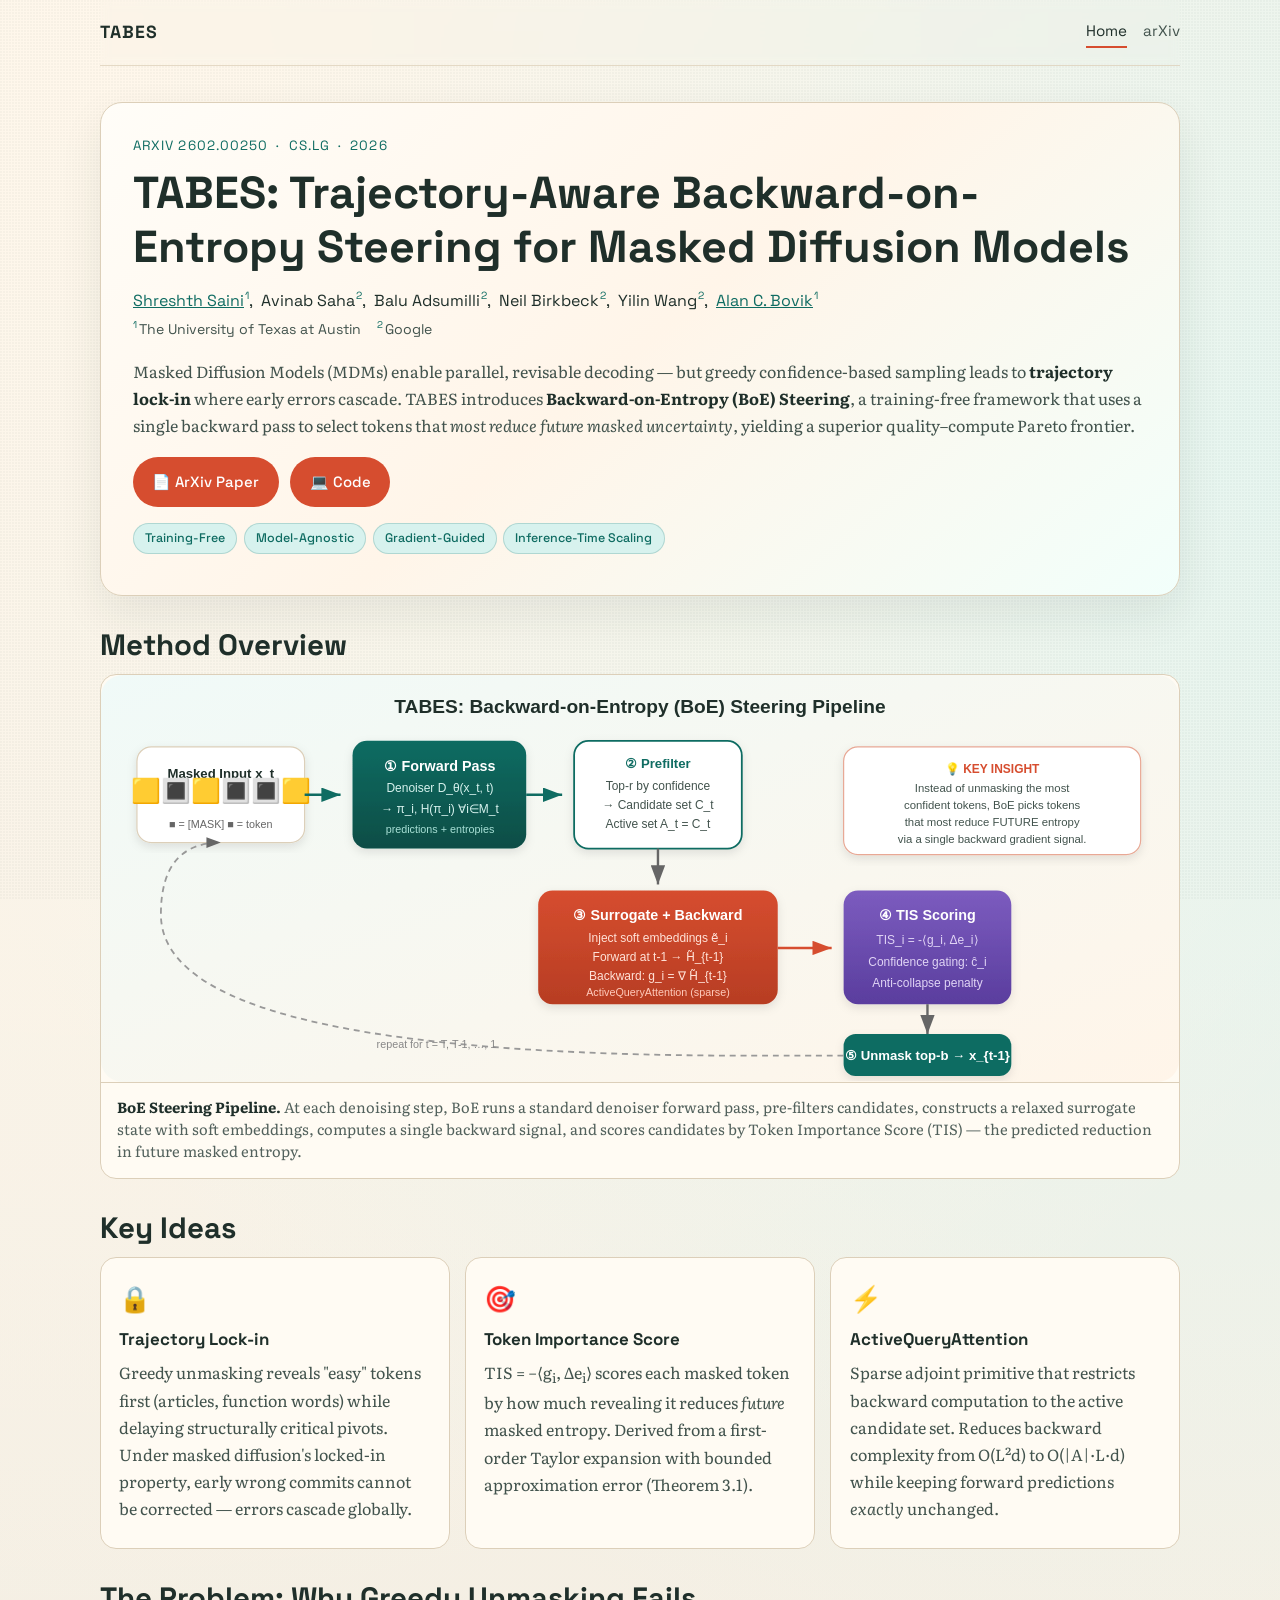
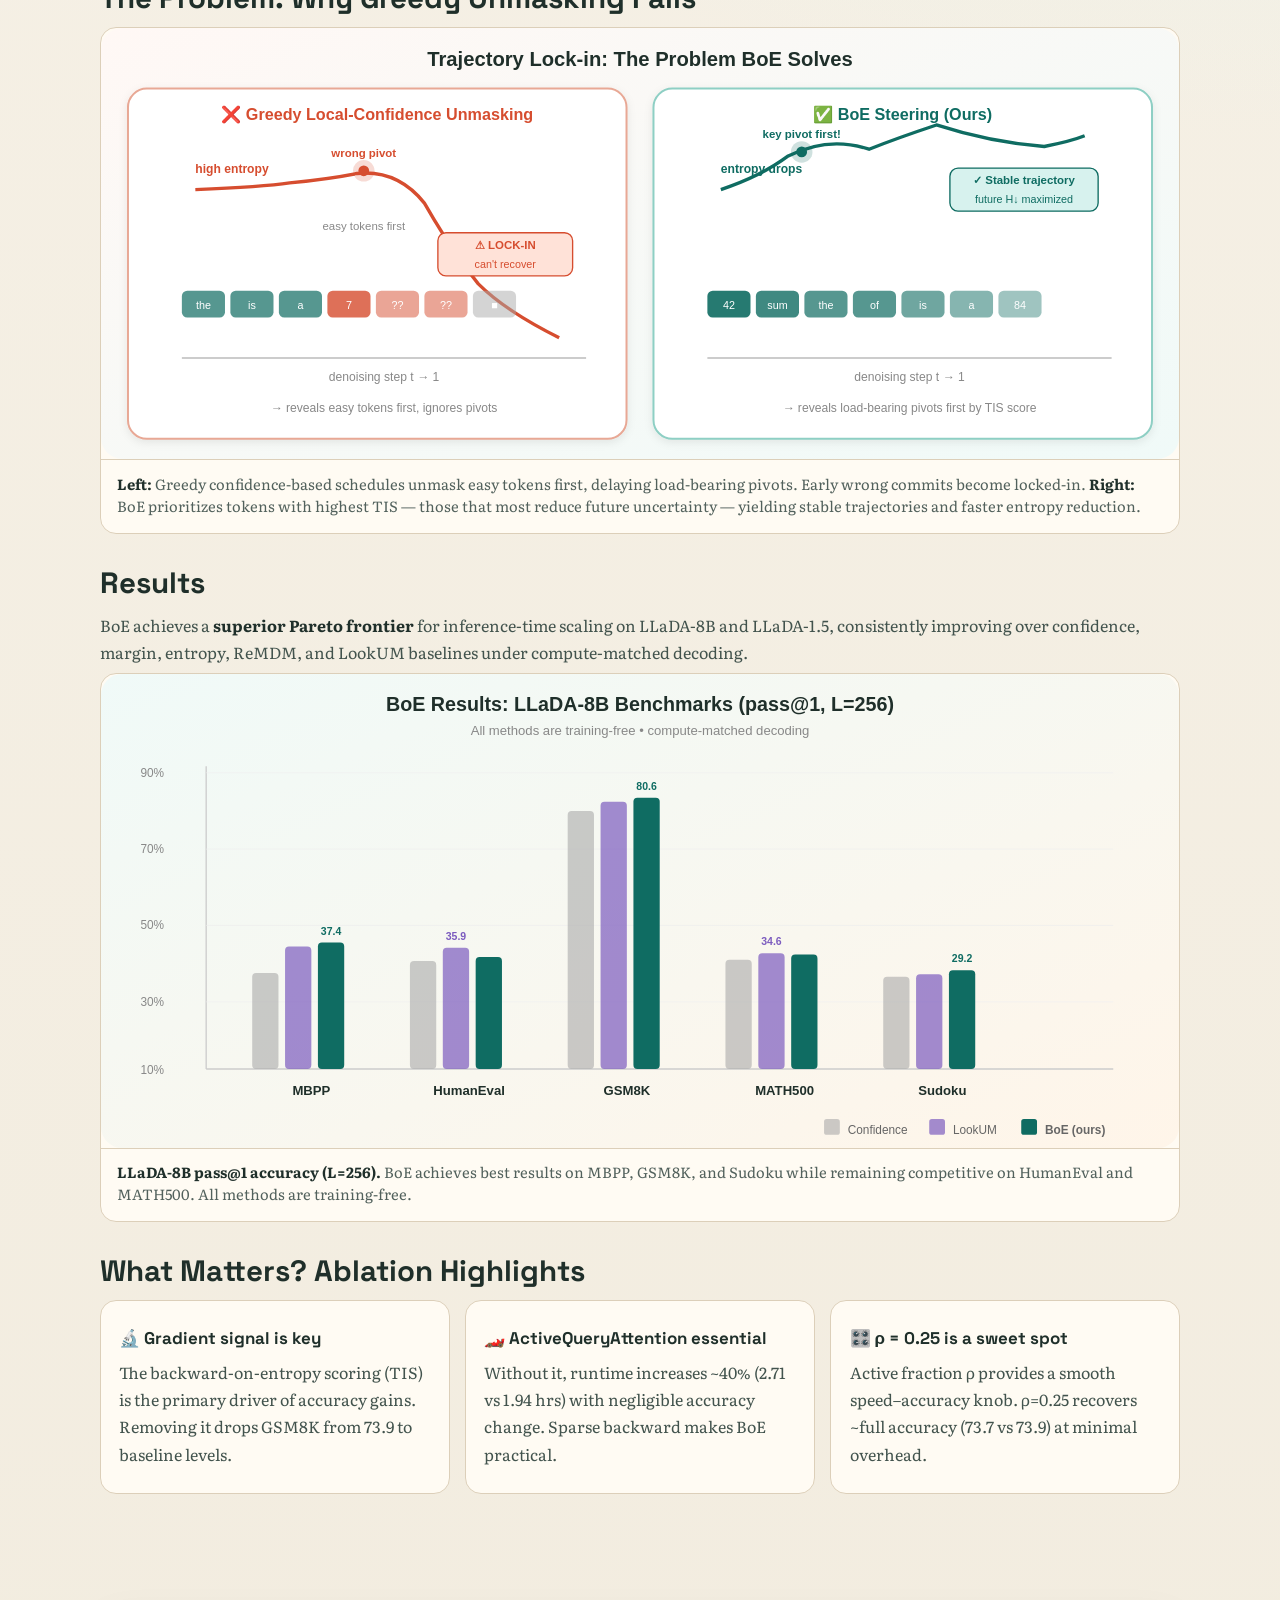
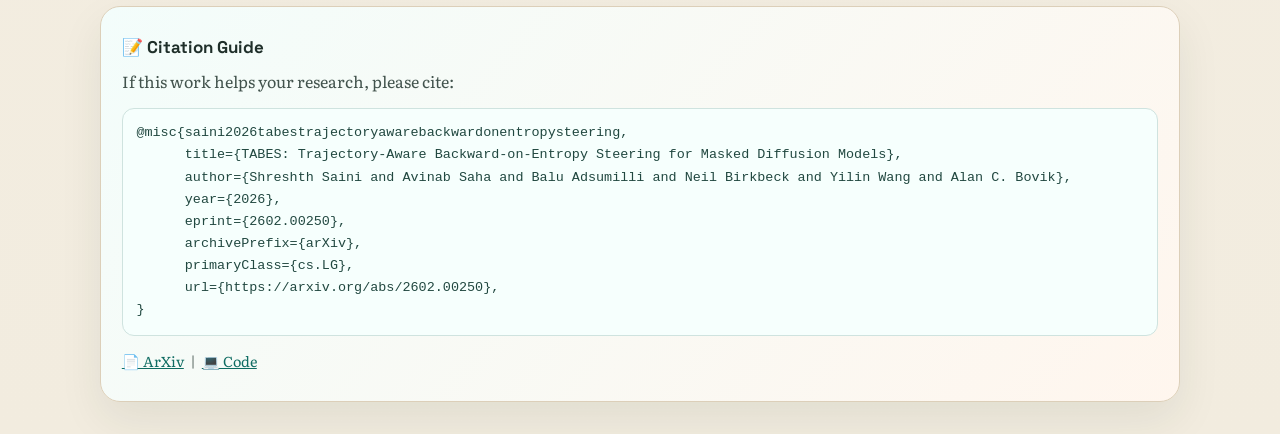
==== commit be0f6d29: "Activate Code links to TABES-code repo Replace "Code (Coming Soon)" hero button and footer note with" ====
--- a/docs/index.html
+++ b/docs/index.html
@@ -64,9 +64,9 @@
           <a class="btn btn-primary" href="https://arxiv.org/abs/2602.00250" target="_blank" rel="noreferrer">
             📄 ArXiv Paper
           </a>
-          <span class="btn btn-muted" aria-disabled="true">
-            💻 Code (Coming Soon)
-          </span>
+          <a class="btn btn-primary" href="https://github.com/shreshthsaini/TABES-code" target="_blank" rel="noreferrer">
+            💻 Code
+          </a>
         </div>
 
         <div class="tag-row" style="margin-top: 1rem;">
@@ -192,7 +192,7 @@
 }</code></pre>
       <p class="footer-note">
         <a href="https://arxiv.org/abs/2602.00250" target="_blank" rel="noreferrer">📄 ArXiv</a> &nbsp;|&nbsp;
-        💻 Code: coming soon
+        <a href="https://github.com/shreshthsaini/TABES-code" target="_blank" rel="noreferrer">💻 Code</a>
       </p>
     </footer>
   </body>
